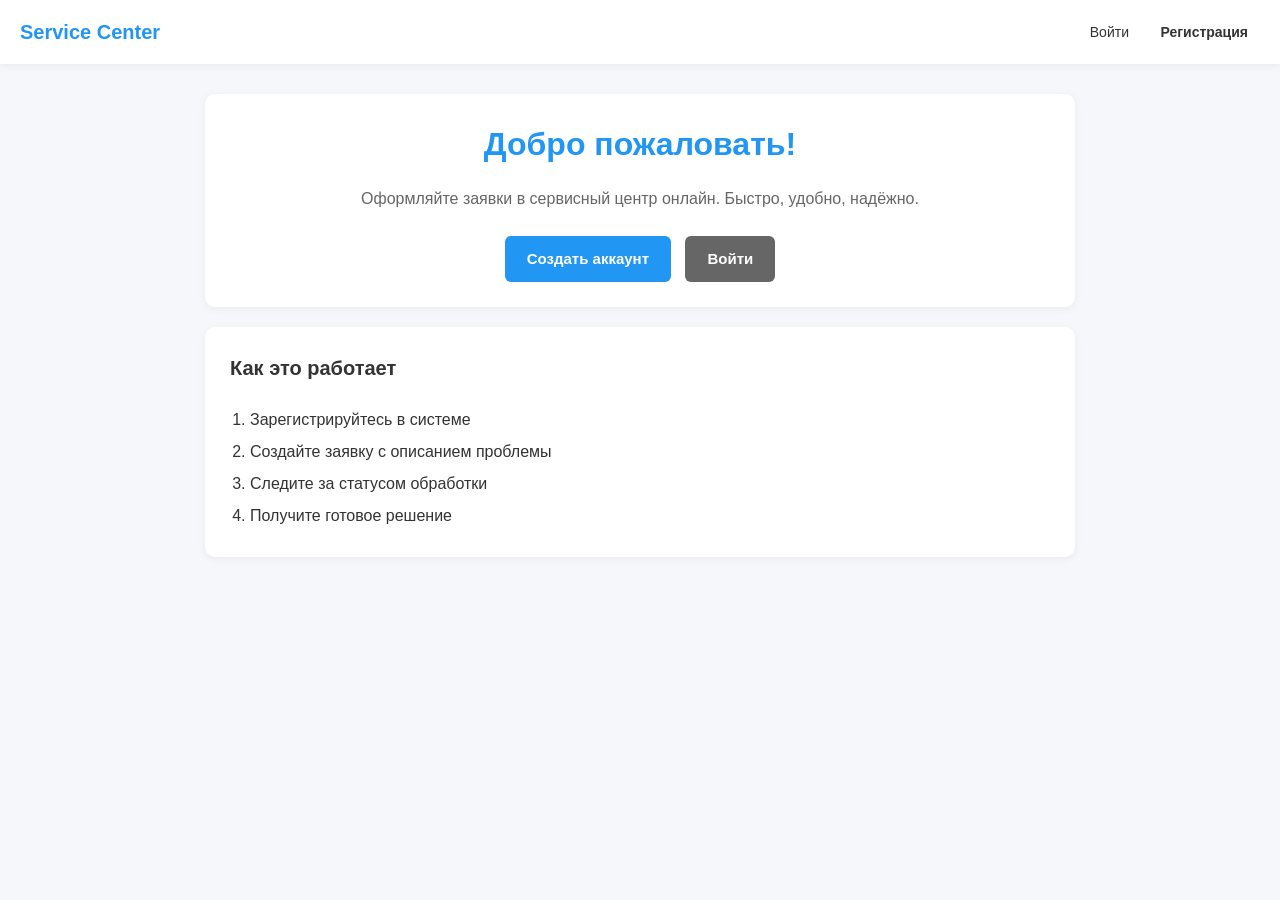
==== index.html @ 54a1b1de "Модуль 1: старт — инициализация проекта, схема БД, базовая структура" ====
<!DOCTYPE html>
<html lang="ru">
<head>
    <meta charset="UTF-8">
    <meta name="viewport" content="width=device-width, initial-scale=1.0">
    <title>Service Center — Главная</title>
    <link rel="stylesheet" href="css/style.css">
</head>
<body>
    <header class="header">
        <div class="logo">Service Center</div>
        <div>
            <a href="login.html">Войти</a>
            <a href="register.html" class="btn btn-sm">Регистрация</a>
        </div>
    </header>

    <div class="container">
        <div class="card" style="text-align:center;">
            <h1 style="color:var(--primary); margin-bottom:15px;">Добро пожаловать!</h1>
            <p style="margin-bottom:25px; color:var(--text-light);">
                Оформляйте заявки в сервисный центр онлайн.
                Быстро, удобно, надёжно.
            </p>
            <a href="register.html" class="btn">Создать аккаунт</a>
            <a href="login.html" class="btn" style="background:#666; margin-left:10px;">Войти</a>
        </div>

        <div class="card">
            <h2>Как это работает</h2>
            <ol style="padding-left:20px; line-height:2;">
                <li>Зарегистрируйтесь в системе</li>
                <li>Создайте заявку с описанием проблемы</li>
                <li>Следите за статусом обработки</li>
                <li>Получите готовое решение</li>
            </ol>
        </div>
    </div>
</body>
</html>
---- css/style.css ----
:root {
    --primary: #2196F3;
    --primary-dark: #1976D2;
    --success: #4CAF50;
    --warning: #FF9800;
    --error: #F44336;
    --bg: #f5f7fa;
    --card: #ffffff;
    --text: #333;
    --text-light: #666;
    --border: #ddd;
}

* { margin: 0; padding: 0; box-sizing: border-box; }

body {
    font-family: 'Segoe UI', Tahoma, sans-serif;
    background: var(--bg);
    color: var(--text);
    line-height: 1.6;
    min-height: 100vh;
}

/* Шапка */
.header {
    background: var(--card);
    padding: 15px 20px;
    box-shadow: 0 2px 8px rgba(0,0,0,0.06);
    display: flex;
    justify-content: space-between;
    align-items: center;
}

.logo {
    font-size: 20px;
    font-weight: 700;
    color: var(--primary);
}

.header a, .header button {
    color: var(--text);
    text-decoration: none;
    margin-left: 15px;
    font-size: 14px;
    background: none;
    border: none;
    cursor: pointer;
}

.header a:hover, .header button:hover { color: var(--primary); }

/* Контейнеры */
.container {
    max-width: 900px;
    margin: 30px auto;
    padding: 0 15px;
}

.card {
    background: var(--card);
    padding: 25px;
    border-radius: 10px;
    box-shadow: 0 2px 10px rgba(0,0,0,0.05);
    margin-bottom: 20px;
}

.card h2 {
    margin-bottom: 20px;
    font-size: 20px;
    color: var(--text);
}

/* Формы */
.form-group { margin-bottom: 18px; }

.form-group label {
    display: block;
    margin-bottom: 6px;
    font-weight: 600;
    font-size: 14px;
}

.form-group input,
.form-group select,
.form-group textarea {
    width: 100%;
    padding: 11px 13px;
    border: 2px solid var(--border);
    border-radius: 6px;
    font-size: 15px;
    font-family: inherit;
    transition: border-color 0.2s, box-shadow 0.2s;
}

.form-group input:focus,
.form-group select:focus,
.form-group textarea:focus {
    outline: none;
    border-color: var(--primary);
    box-shadow: 0 0 0 3px rgba(33,150,243,0.12);
}

.form-group input.error,
.form-group select.error,
.form-group textarea.error {
    border-color: var(--error);
}

.form-group textarea { resize: vertical; min-height: 80px; }

.error-message {
    color: var(--error);
    font-size: 13px;
    margin-top: 4px;
    display: none;
}

.error-message.show { display: block; }

/* Кнопки */
.btn {
    display: inline-block;
    padding: 11px 22px;
    background: var(--primary);
    color: white;
    border: none;
    border-radius: 6px;
    font-size: 15px;
    font-weight: 600;
    cursor: pointer;
    transition: background 0.2s, transform 0.1s;
    text-decoration: none;
    text-align: center;
}

.btn:hover { background: var(--primary-dark); }
.btn:active { transform: scale(0.98); }
.btn-block { width: 100%; }
.btn-sm { padding: 6px 12px; font-size: 13px; }

/* Ссылки-переходы вход↔регистрация */
.auth-switch {
    text-align: center;
    margin-top: 15px;
    font-size: 14px;
    color: var(--text-light);
}

.auth-switch a {
    color: var(--primary);
    text-decoration: none;
    font-weight: 600;
}

.auth-switch a:hover { text-decoration: underline; }

/* Центрирование формы авторизации */
.auth-wrapper {
    min-height: 100vh;
    display: flex;
    align-items: center;
    justify-content: center;
    padding: 20px;
}

.auth-card {
    width: 100%;
    max-width: 420px;
}

.auth-card h1 {
    text-align: center;
    color: var(--primary);
    margin-bottom: 25px;
    font-size: 24px;
}

/* Заявки */
.order-card {
    border: 1px solid var(--border);
    border-radius: 8px;
    padding: 15px;
    margin-bottom: 12px;
    background: var(--card);
}

.order-card h3 {
    font-size: 16px;
    margin-bottom: 8px;
}

.order-meta {
    font-size: 13px;
    color: var(--text-light);
    margin-bottom: 8px;
}

.order-desc {
    font-size: 14px;
    margin-bottom: 10px;
}

.status-badge {
    display: inline-block;
    padding: 4px 10px;
    border-radius: 12px;
    color: white;
    font-size: 12px;
    font-weight: 600;
}

/* Таблица админа */
.table-wrapper { overflow-x: auto; }

table {
    width: 100%;
    border-collapse: collapse;
    font-size: 14px;
}

th, td {
    padding: 10px 12px;
    text-align: left;
    border-bottom: 1px solid var(--border);
}

th {
    background: #f9fafb;
    font-weight: 600;
    font-size: 13px;
    text-transform: uppercase;
    color: var(--text-light);
}

tr:hover td { background: #f9fafb; }

select.status-select {
    padding: 5px 8px;
    border: 1px solid var(--border);
    border-radius: 5px;
    font-size: 13px;
    cursor: pointer;
}

/* Toast уведомления */
.toast {
    position: fixed;
    top: 20px;
    right: 20px;
    padding: 13px 20px;
    border-radius: 8px;
    color: white;
    font-weight: 500;
    font-size: 14px;
    transform: translateX(150%);
    transition: transform 0.3s ease;
    z-index: 1000;
    box-shadow: 0 5px 15px rgba(0,0,0,0.15);
    max-width: 320px;
}

.toast.show { transform: translateX(0); }
.toast.success { background: var(--success); }
.toast.error { background: var(--error); }
.toast.info { background: var(--primary); }

/* Пустое состояние */
.empty {
    text-align: center;
    padding: 30px;
    color: var(--text-light);
    font-size: 14px;
}

/* Скрыть элемент */
.hidden { display: none !important; }
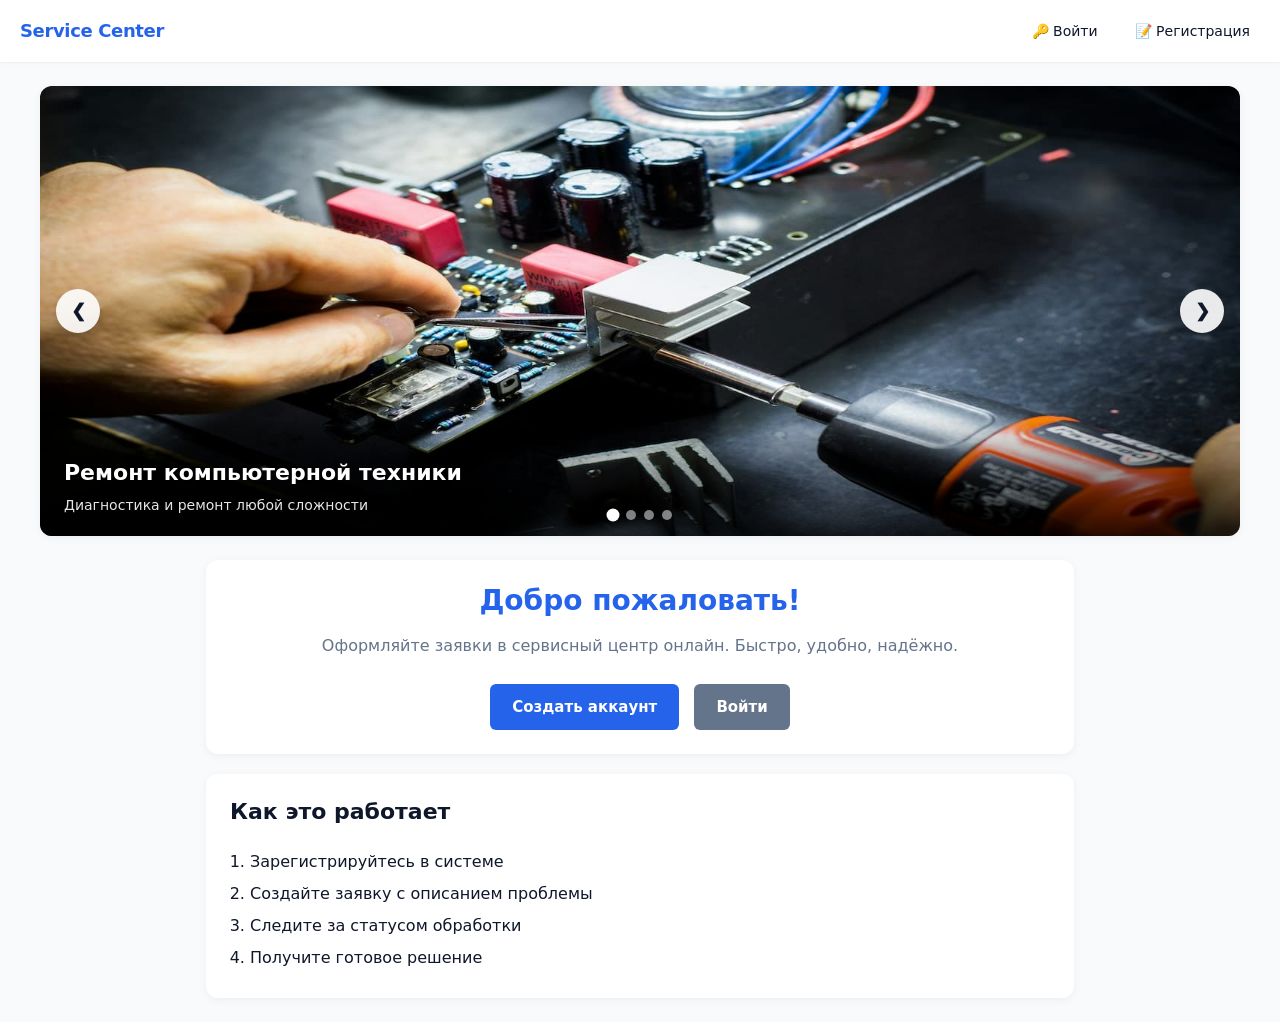
==== commit a6ab6a27: "Модуль 2: Финиш - адаптив 390x844, слайдер, оптимизация графики, фильтры и пагинация в админке" ====
--- a/index.html
+++ b/index.html
@@ -10,20 +10,59 @@
     <header class="header">
         <div class="logo">Service Center</div>
         <div>
-            <a href="login.html">Войти</a>
-            <a href="register.html" class="btn btn-sm">Регистрация</a>
+            <a href="login.html">🔑 Войти</a>
+            <a href="register.html" class="btn btn-sm">📝 Регистрация</a>
         </div>
     </header>
+
+    <!-- Слайдер на всю ширину -->
+    <section class="slider" id="mainSlider" aria-label="Галерея услуг">
+        <div class="slides">
+            <div class="slide">
+                <img src="assets/images/slide1.jpg" alt="Ремонт компьютерной техники">
+                <div class="slide-caption">
+                    <h3>Ремонт компьютерной техники</h3>
+                    <p>Диагностика и ремонт любой сложности</p>
+                </div>
+            </div>
+            <div class="slide">
+                <img src="assets/images/slide2.jpg" alt="Профессиональная диагностика">
+                <div class="slide-caption">
+                    <h3>Профессиональная диагностика</h3>
+                    <p>Точное выявление неисправностей</p>
+                </div>
+            </div>
+            <div class="slide">
+                <img src="assets/images/slide3.jpg" alt="Настройка оборудования">
+                <div class="slide-caption">
+                    <h3>Настройка оборудования</h3>
+                    <p>Установка и конфигурация ПО</p>
+                </div>
+            </div>
+            <div class="slide">
+                <img src="assets/images/slide4.jpg" alt="Консультация специалиста">
+                <div class="slide-caption">
+                    <h3>Консультация специалиста</h3>
+                    <p>Поможем с любым вопросом</p>
+                </div>
+            </div>
+        </div>
+
+        <button class="slider-btn prev" aria-label="Предыдущий слайд">❮</button>
+        <button class="slider-btn next" aria-label="Следующий слайд">❯</button>
+
+        <div class="slider-dots" role="tablist" aria-label="Индикаторы слайдов"></div>
+    </section>
 
     <div class="container">
         <div class="card" style="text-align:center;">
             <h1 style="color:var(--primary); margin-bottom:15px;">Добро пожаловать!</h1>
-            <p style="margin-bottom:25px; color:var(--text-light);">
+            <p style="margin-bottom:25px; color:var(--text-muted);">
                 Оформляйте заявки в сервисный центр онлайн.
                 Быстро, удобно, надёжно.
             </p>
             <a href="register.html" class="btn">Создать аккаунт</a>
-            <a href="login.html" class="btn" style="background:#666; margin-left:10px;">Войти</a>
+            <a href="login.html" class="btn btn-secondary" style="margin-left:10px;">Войти</a>
         </div>
 
         <div class="card">
@@ -36,5 +75,7 @@
             </ol>
         </div>
     </div>
+
+    <script src="js/slider.js"></script>
 </body>
 </html>
--- a/css/style.css
+++ b/css/style.css
@@ -1,83 +1,159 @@
+/* ============ ШРИФТЫ ============ */
+@font-face {
+    font-family: 'Inter';
+    src: url('../assets/fonts/Inter-Regular.ttf') format('truetype');
+    font-weight: 400;
+    font-style: normal;
+    font-display: swap;
+}
+
+@font-face {
+    font-family: 'Inter';
+    src: url('../assets/fonts/Inter-Medium.ttf') format('truetype');
+    font-weight: 500;
+    font-style: normal;
+    font-display: swap;
+}
+
+@font-face {
+    font-family: 'Inter';
+    src: url('../assets/fonts/Inter-SemiBold.ttf') format('truetype');
+    font-weight: 600;
+    font-style: normal;
+    font-display: swap;
+}
+
+@font-face {
+    font-family: 'Inter';
+    src: url('../assets/fonts/Inter-Bold.ttf') format('truetype');
+    font-weight: 700;
+    font-style: normal;
+    font-display: swap;
+}
+
+/* ============ ПЕРЕМЕННЫЕ ============ */
 :root {
-    --primary: #2196F3;
-    --primary-dark: #1976D2;
-    --success: #4CAF50;
-    --warning: #FF9800;
-    --error: #F44336;
-    --bg: #f5f7fa;
-    --card: #ffffff;
-    --text: #333;
-    --text-light: #666;
-    --border: #ddd;
-}
-
+    --primary: #2563EB;
+    --primary-dark: #1D4ED8;
+    --success: #16A34A;
+    --warning: #F59E0B;
+    --error: #DC2626;
+    --info: #0EA5E9;
+    --bg: #F8FAFC;
+    --surface: #FFFFFF;
+    --border: #E2E8F0;
+    --text: #0F172A;
+    --text-muted: #64748B;
+    --radius: 12px;
+    --radius-sm: 6px;
+    --shadow: 0 2px 10px rgba(15, 23, 42, 0.05);
+    --shadow-lg: 0 10px 25px rgba(15, 23, 42, 0.08);
+}
+
+/* ============ БАЗА ============ */
 * { margin: 0; padding: 0; box-sizing: border-box; }
 
+html { scroll-behavior: smooth; }
+
 body {
-    font-family: 'Segoe UI', Tahoma, sans-serif;
+    font-family: 'Inter', 'Segoe UI', system-ui, sans-serif;
     background: var(--bg);
     color: var(--text);
     line-height: 1.6;
     min-height: 100vh;
-}
-
-/* Шапка */
+    font-size: 16px;
+    -webkit-font-smoothing: antialiased;
+}
+
+h1 { font-size: 28px; font-weight: 700; line-height: 1.2; }
+h2 { font-size: 22px; font-weight: 600; line-height: 1.3; }
+h3 { font-size: 18px; font-weight: 600; }
+
+/* Фокус-состояния для доступности */
+:focus-visible {
+    outline: 2px solid var(--primary);
+    outline-offset: 2px;
+    border-radius: 4px;
+}
+
+button:focus-visible,
+input:focus-visible,
+select:focus-visible,
+textarea:focus-visible,
+a:focus-visible {
+    outline: 2px solid var(--primary);
+    outline-offset: 2px;
+}
+
+/* ============ ШАПКА ============ */
 .header {
-    background: var(--card);
-    padding: 15px 20px;
-    box-shadow: 0 2px 8px rgba(0,0,0,0.06);
+    background: var(--surface);
+    padding: 14px 20px;
+    box-shadow: 0 1px 3px rgba(15, 23, 42, 0.06);
     display: flex;
     justify-content: space-between;
     align-items: center;
+    position: sticky;
+    top: 0;
+    z-index: 100;
 }
 
 .logo {
-    font-size: 20px;
+    font-size: 18px;
     font-weight: 700;
     color: var(--primary);
+    letter-spacing: -0.02em;
 }
 
 .header a, .header button {
     color: var(--text);
     text-decoration: none;
-    margin-left: 15px;
+    margin-left: 12px;
     font-size: 14px;
     background: none;
     border: none;
     cursor: pointer;
-}
-
-.header a:hover, .header button:hover { color: var(--primary); }
-
-/* Контейнеры */
+    font-family: inherit;
+    font-weight: 500;
+    padding: 6px 10px;
+    border-radius: var(--radius-sm);
+    transition: background 0.2s, color 0.2s;
+}
+
+.header a:hover, .header button:hover {
+    background: var(--bg);
+    color: var(--primary);
+}
+
+/* ============ КОНТЕЙНЕРЫ ============ */
 .container {
     max-width: 900px;
-    margin: 30px auto;
-    padding: 0 15px;
+    margin: 24px auto;
+    padding: 0 16px;
 }
 
 .card {
-    background: var(--card);
-    padding: 25px;
-    border-radius: 10px;
-    box-shadow: 0 2px 10px rgba(0,0,0,0.05);
+    background: var(--surface);
+    padding: 24px;
+    border-radius: var(--radius);
+    box-shadow: var(--shadow);
     margin-bottom: 20px;
 }
 
 .card h2 {
     margin-bottom: 20px;
-    font-size: 20px;
-    color: var(--text);
-}
-
-/* Формы */
+    color: var(--text);
+}
+
+/* ============ ФОРМЫ ============ */
 .form-group { margin-bottom: 18px; }
 
 .form-group label {
     display: block;
     margin-bottom: 6px;
-    font-weight: 600;
-    font-size: 14px;
+    font-weight: 500;
+    font-size: 14px;
+    color: var(--text);
 }
 
 .form-group input,
@@ -86,10 +162,17 @@
     width: 100%;
     padding: 11px 13px;
     border: 2px solid var(--border);
-    border-radius: 6px;
+    border-radius: var(--radius-sm);
     font-size: 15px;
     font-family: inherit;
+    background: var(--surface);
+    color: var(--text);
     transition: border-color 0.2s, box-shadow 0.2s;
+}
+
+.form-group input::placeholder,
+.form-group textarea::placeholder {
+    color: var(--text-muted);
 }
 
 .form-group input:focus,
@@ -97,7 +180,7 @@
 .form-group textarea:focus {
     outline: none;
     border-color: var(--primary);
-    box-shadow: 0 0 0 3px rgba(33,150,243,0.12);
+    box-shadow: 0 0 0 4px rgba(37, 99, 235, 0.12);
 }
 
 .form-group input.error,
@@ -106,55 +189,62 @@
     border-color: var(--error);
 }
 
-.form-group textarea { resize: vertical; min-height: 80px; }
+.form-group textarea { resize: vertical; min-height: 90px; }
 
 .error-message {
     color: var(--error);
     font-size: 13px;
-    margin-top: 4px;
+    margin-top: 5px;
     display: none;
-}
-
-.error-message.show { display: block; }
-
-/* Кнопки */
+    font-weight: 500;
+}
+
+.error-message.show {
+    display: block;
+    animation: shake 0.3s ease;
+}
+
+@keyframes shake {
+    0%, 100% { transform: translateX(0); }
+    25% { transform: translateX(-4px); }
+    75% { transform: translateX(4px); }
+}
+
+/* ============ КНОПКИ ============ */
 .btn {
     display: inline-block;
     padding: 11px 22px;
     background: var(--primary);
     color: white;
     border: none;
-    border-radius: 6px;
+    border-radius: var(--radius-sm);
     font-size: 15px;
     font-weight: 600;
+    font-family: inherit;
     cursor: pointer;
-    transition: background 0.2s, transform 0.1s;
+    transition: background 0.2s, transform 0.1s, box-shadow 0.2s;
     text-decoration: none;
     text-align: center;
 }
 
-.btn:hover { background: var(--primary-dark); }
+.btn:hover {
+    background: var(--primary-dark);
+    box-shadow: 0 4px 12px rgba(37, 99, 235, 0.25);
+}
+
 .btn:active { transform: scale(0.98); }
+
 .btn-block { width: 100%; }
-.btn-sm { padding: 6px 12px; font-size: 13px; }
-
-/* Ссылки-переходы вход↔регистрация */
-.auth-switch {
-    text-align: center;
-    margin-top: 15px;
-    font-size: 14px;
-    color: var(--text-light);
-}
-
-.auth-switch a {
-    color: var(--primary);
-    text-decoration: none;
-    font-weight: 600;
-}
-
-.auth-switch a:hover { text-decoration: underline; }
-
-/* Центрирование формы авторизации */
+.btn-sm { padding: 7px 14px; font-size: 13px; }
+
+.btn-secondary {
+    background: var(--text-muted);
+}
+.btn-secondary:hover {
+    background: #475569;
+}
+
+/* ============ АВТОРИЗАЦИЯ ============ */
 .auth-wrapper {
     min-height: 100vh;
     display: flex;
@@ -172,16 +262,37 @@
     text-align: center;
     color: var(--primary);
     margin-bottom: 25px;
-    font-size: 24px;
-}
-
-/* Заявки */
+    font-size: 26px;
+}
+
+.auth-switch {
+    text-align: center;
+    margin-top: 18px;
+    font-size: 14px;
+    color: var(--text-muted);
+}
+
+.auth-switch a {
+    color: var(--primary);
+    text-decoration: none;
+    font-weight: 600;
+}
+
+.auth-switch a:hover { text-decoration: underline; }
+
+/* ============ ЗАЯВКИ ============ */
 .order-card {
     border: 1px solid var(--border);
-    border-radius: 8px;
-    padding: 15px;
+    border-radius: var(--radius);
+    padding: 16px;
     margin-bottom: 12px;
-    background: var(--card);
+    background: var(--surface);
+    transition: box-shadow 0.2s, transform 0.2s;
+}
+
+.order-card:hover {
+    box-shadow: var(--shadow-lg);
+    transform: translateY(-2px);
 }
 
 .order-card h3 {
@@ -191,25 +302,27 @@
 
 .order-meta {
     font-size: 13px;
-    color: var(--text-light);
-    margin-bottom: 8px;
+    color: var(--text-muted);
+    margin-bottom: 10px;
 }
 
 .order-desc {
     font-size: 14px;
-    margin-bottom: 10px;
+    margin-bottom: 12px;
+    color: var(--text);
 }
 
 .status-badge {
     display: inline-block;
-    padding: 4px 10px;
-    border-radius: 12px;
+    padding: 4px 12px;
+    border-radius: 20px;
     color: white;
     font-size: 12px;
     font-weight: 600;
-}
-
-/* Таблица админа */
+    letter-spacing: 0.02em;
+}
+
+/* ============ ТАБЛИЦА ============ */
 .table-wrapper { overflow-x: auto; }
 
 table {
@@ -219,44 +332,52 @@
 }
 
 th, td {
-    padding: 10px 12px;
+    padding: 12px 14px;
     text-align: left;
     border-bottom: 1px solid var(--border);
 }
 
 th {
-    background: #f9fafb;
+    background: var(--bg);
     font-weight: 600;
+    font-size: 12px;
+    text-transform: uppercase;
+    letter-spacing: 0.05em;
+    color: var(--text-muted);
+}
+
+tbody tr {
+    transition: background 0.15s;
+}
+
+tbody tr:hover td { background: var(--bg); }
+
+select.status-select {
+    padding: 6px 10px;
+    border: 1px solid var(--border);
+    border-radius: var(--radius-sm);
     font-size: 13px;
-    text-transform: uppercase;
-    color: var(--text-light);
-}
-
-tr:hover td { background: #f9fafb; }
-
-select.status-select {
-    padding: 5px 8px;
-    border: 1px solid var(--border);
-    border-radius: 5px;
-    font-size: 13px;
+    font-family: inherit;
     cursor: pointer;
-}
-
-/* Toast уведомления */
+    background: var(--surface);
+}
+
+/* ============ TOAST ============ */
 .toast {
     position: fixed;
     top: 20px;
     right: 20px;
-    padding: 13px 20px;
-    border-radius: 8px;
+    padding: 14px 20px;
+    border-radius: var(--radius);
     color: white;
     font-weight: 500;
     font-size: 14px;
     transform: translateX(150%);
-    transition: transform 0.3s ease;
+    transition: transform 0.3s cubic-bezier(0.34, 1.56, 0.64, 1);
     z-index: 1000;
-    box-shadow: 0 5px 15px rgba(0,0,0,0.15);
+    box-shadow: 0 10px 25px rgba(15, 23, 42, 0.15);
     max-width: 320px;
+    font-family: inherit;
 }
 
 .toast.show { transform: translateX(0); }
@@ -264,13 +385,353 @@
 .toast.error { background: var(--error); }
 .toast.info { background: var(--primary); }
 
-/* Пустое состояние */
+/* ============ ПУСТОЕ СОСТОЯНИЕ ============ */
 .empty {
     text-align: center;
-    padding: 30px;
-    color: var(--text-light);
-    font-size: 14px;
-}
-
-/* Скрыть элемент */
-.hidden { display: none !important; }+    padding: 40px 20px;
+    color: var(--text-muted);
+    font-size: 14px;
+}
+
+.hidden { display: none !important; }
+
+/* ============ СЛАЙДЕР ============ */
+.slider {
+    position: relative;
+    width: calc(100% - 32px);
+    max-width: 1200px;
+    height: 450px;
+    margin: 24px auto;
+    overflow: hidden;
+    border-radius: var(--radius);
+    background: var(--border);
+    box-shadow: var(--shadow);
+}
+
+.slides {
+    display: flex;
+    height: 100%;
+    transition: transform 0.5s ease;
+}
+
+.slide {
+    min-width: 100%;
+    height: 100%;
+    position: relative;
+}
+
+.slide img {
+    width: 100%;
+    height: 100%;
+    object-fit: cover;
+    display: block;
+}
+
+.slide-caption {
+    position: absolute;
+    bottom: 0;
+    left: 0;
+    right: 0;
+    padding: 40px 24px 20px;
+    background: linear-gradient(to top, rgba(0,0,0,0.75), transparent);
+    color: white;
+}
+
+.slide-caption h3 {
+    font-size: 22px;
+    font-weight: 700;
+    margin-bottom: 4px;
+}
+
+.slide-caption p {
+    font-size: 14px;
+    opacity: 0.9;
+}
+
+.slider-btn {
+    position: absolute;
+    top: 50%;
+    transform: translateY(-50%);
+    width: 44px;
+    height: 44px;
+    background: rgba(255, 255, 255, 0.9);
+    color: var(--text);
+    border: none;
+    border-radius: 50%;
+    cursor: pointer;
+    font-size: 18px;
+    font-weight: 700;
+    display: flex;
+    align-items: center;
+    justify-content: center;
+    transition: background 0.2s, transform 0.2s;
+    z-index: 10;
+    box-shadow: 0 4px 12px rgba(0,0,0,0.15);
+}
+
+.slider-btn:hover {
+    background: white;
+    transform: translateY(-50%) scale(1.08);
+}
+
+.slider-btn.prev { left: 16px; }
+.slider-btn.next { right: 16px; }
+
+.slider-dots {
+    position: absolute;
+    bottom: 16px;
+    left: 50%;
+    transform: translateX(-50%);
+    display: flex;
+    gap: 8px;
+    z-index: 10;
+}
+
+.dot {
+    width: 10px;
+    height: 10px;
+    border-radius: 50%;
+    background: rgba(255, 255, 255, 0.5);
+    cursor: pointer;
+    transition: background 0.3s, transform 0.3s;
+    border: none;
+}
+
+.dot.active {
+    background: white;
+    transform: scale(1.3);
+}
+
+/* ============ АДАПТИВ 480px (390×844) ============ */
+@media (max-width: 480px) {
+    body { font-size: 15px; }
+
+    h1 { font-size: 24px; }
+    h2 { font-size: 20px; }
+    h3 { font-size: 16px; }
+
+    .header {
+        padding: 12px 14px;
+    }
+
+    .logo { font-size: 16px; }
+
+    .header a, .header button {
+        margin-left: 6px;
+        font-size: 13px;
+        padding: 5px 8px;
+    }
+
+    .container {
+        margin: 16px auto;
+        padding: 0 12px;
+    }
+
+    .card {
+        padding: 18px;
+        border-radius: 10px;
+        margin-bottom: 16px;
+    }
+
+    .card h2 { margin-bottom: 16px; }
+
+    .form-group { margin-bottom: 15px; }
+
+    .btn {
+        padding: 12px 20px;
+        font-size: 15px;
+    }
+
+    .btn-sm {
+        padding: 6px 12px;
+        font-size: 12px;
+    }
+
+    /* Слайдер на мобильном */
+    .slider {
+    width: calc(100% - 24px);
+    height: 200px;
+    margin: 16px auto;
+    border-radius: 10px;
+    }
+
+    .slide-caption {
+        padding: 30px 16px 14px;
+    }
+
+    .slide-caption h3 { font-size: 16px; }
+    .slide-caption p { font-size: 12px; }
+
+    .slider-btn {
+        width: 36px;
+        height: 36px;
+        font-size: 14px;
+    }
+
+    .slider-btn.prev { left: 8px; }
+    .slider-btn.next { right: 8px; }
+
+    .slider-dots { bottom: 10px; }
+    .dot { width: 8px; height: 8px; }
+
+    /* Карточки заявок */
+    .order-card { padding: 14px; }
+
+    /* Таблица админки — горизонтальный скролл */
+    table { font-size: 13px; }
+    th, td { padding: 10px 8px; }
+    th { font-size: 11px; }
+
+    /* Toast */
+    .toast {
+        top: 12px;
+        right: 12px;
+        left: 12px;
+        max-width: none;
+        padding: 12px 16px;
+        font-size: 13px;
+    }
+
+    /* Авторизация */
+    .auth-card h1 { font-size: 22px; }
+    .auth-wrapper { padding: 16px; }
+}
+.filters {
+    display: grid;
+    grid-template-columns: 2fr 1fr 1fr auto;
+    gap: 12px;
+    margin-bottom: 20px;
+    padding: 16px;
+    background: var(--bg);
+    border-radius: var(--radius-sm);
+    align-items: end;
+}
+
+.filter-group {
+    display: flex;
+    flex-direction: column;
+    gap: 6px;
+}
+
+.filter-group label {
+    font-size: 12px;
+    font-weight: 600;
+    text-transform: uppercase;
+    letter-spacing: 0.05em;
+    color: var(--text-muted);
+}
+
+.filter-group input,
+.filter-group select {
+    padding: 9px 12px;
+    border: 2px solid var(--border);
+    border-radius: var(--radius-sm);
+    font-size: 14px;
+    font-family: inherit;
+    background: var(--surface);
+    color: var(--text);
+    transition: border-color 0.2s;
+}
+
+.filter-group input:focus,
+.filter-group select:focus {
+    outline: none;
+    border-color: var(--primary);
+    box-shadow: 0 0 0 3px rgba(37, 99, 235, 0.1);
+}
+
+.filter-group-btn {
+    justify-content: flex-end;
+}
+
+/* ============ ПАГИНАЦИЯ ============ */
+.pagination-wrapper {
+    margin-top: 20px;
+    display: flex;
+    justify-content: space-between;
+    align-items: center;
+    flex-wrap: wrap;
+    gap: 12px;
+}
+
+.pagination-info {
+    font-size: 13px;
+    color: var(--text-muted);
+}
+
+.pagination {
+    display: flex;
+    gap: 4px;
+    align-items: center;
+}
+
+.page-btn {
+    min-width: 36px;
+    height: 36px;
+    padding: 0 10px;
+    background: var(--surface);
+    border: 1px solid var(--border);
+    border-radius: var(--radius-sm);
+    font-size: 14px;
+    font-family: inherit;
+    font-weight: 500;
+    color: var(--text);
+    cursor: pointer;
+    transition: background 0.2s, border-color 0.2s, color 0.2s;
+}
+
+.page-btn:hover:not(:disabled):not(.active) {
+    background: var(--bg);
+    border-color: var(--primary);
+    color: var(--primary);
+}
+
+.page-btn.active {
+    background: var(--primary);
+    border-color: var(--primary);
+    color: white;
+}
+
+.page-btn:disabled {
+    opacity: 0.4;
+    cursor: not-allowed;
+}
+
+.page-dots {
+    padding: 0 6px;
+    color: var(--text-muted);
+    font-size: 14px;
+}
+
+/* ============ АДАПТИВ ФИЛЬТРОВ И ПАГИНАЦИИ ============ */
+@media (max-width: 480px) {
+    .filters {
+        grid-template-columns: 1fr;
+        padding: 12px;
+        gap: 10px;
+    }
+
+    .filter-group-btn {
+        justify-content: stretch;
+    }
+
+    .filter-group-btn .btn {
+        width: 100%;
+    }
+
+    .pagination-wrapper {
+        flex-direction: column;
+        align-items: stretch;
+    }
+
+    .pagination {
+        justify-content: center;
+        flex-wrap: wrap;
+    }
+
+    .page-btn {
+        min-width: 32px;
+        height: 32px;
+        font-size: 13px;
+    }
+}
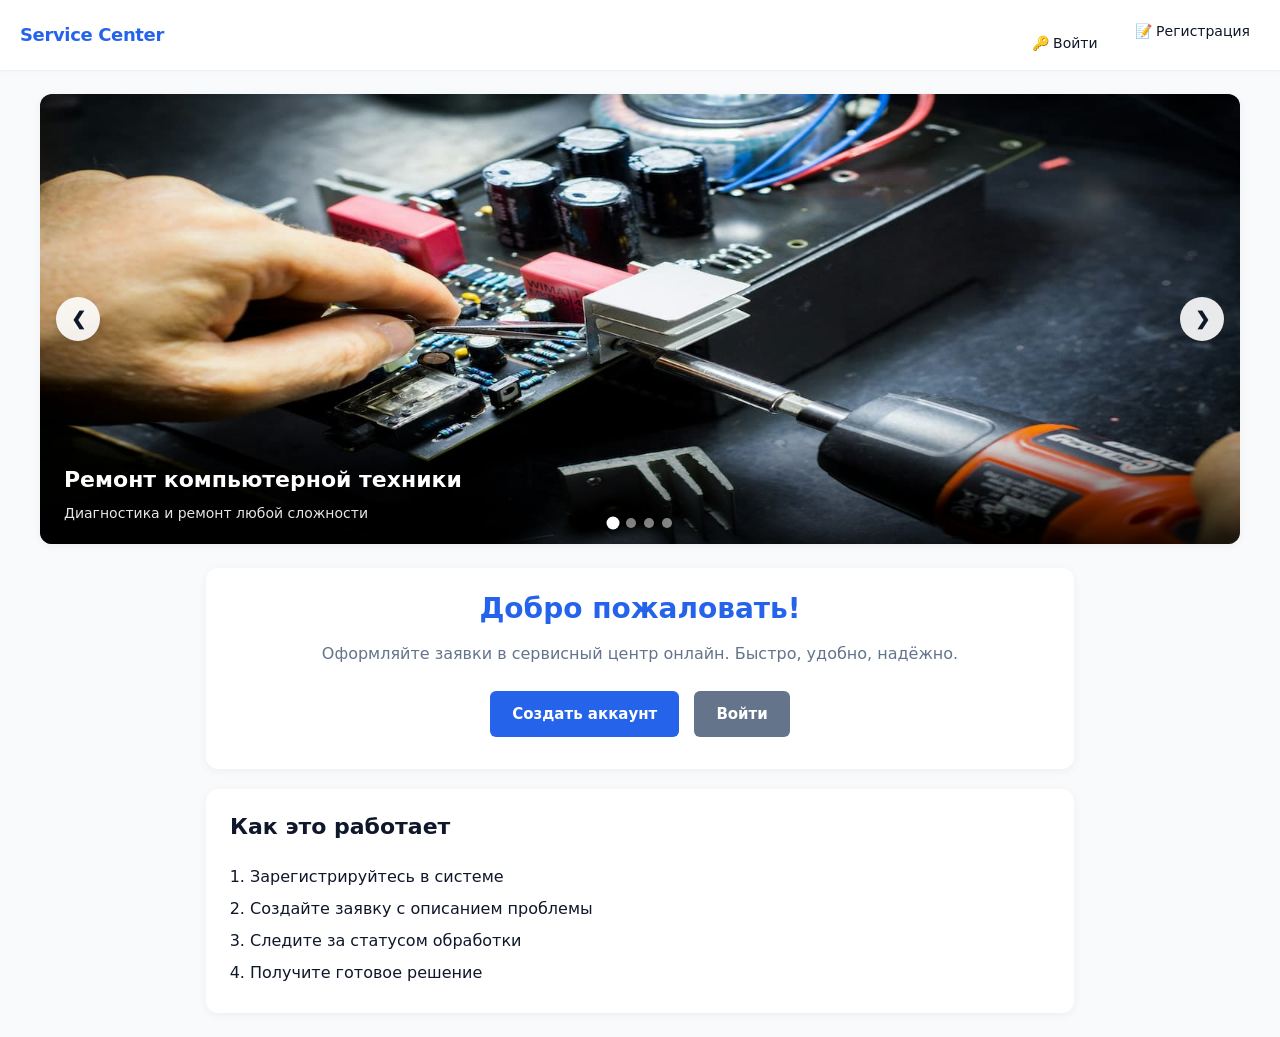
==== commit 93b461ff: "Модуль 3: финиш - история статусов, индексы, ограничения, микроанимации, интеграция" ====
--- a/index.html
+++ b/index.html
@@ -5,6 +5,7 @@
     <meta name="viewport" content="width=device-width, initial-scale=1.0">
     <title>Service Center — Главная</title>
     <link rel="stylesheet" href="css/style.css">
+    <link rel="stylesheet" href="css/animations.css">
 </head>
 <body>
     <header class="header">
--- a/css/style.css
+++ b/css/style.css
@@ -289,6 +289,24 @@
     background: var(--surface);
     transition: box-shadow 0.2s, transform 0.2s;
 }
+.order-footer {
+    display: flex;
+    justify-content: space-between;
+    align-items: center;
+    gap: 10px;
+    flex-wrap: wrap;
+}
+
+@media (max-width: 480px) {
+    .order-footer {
+        flex-direction: column;
+        align-items: stretch;
+    }
+
+    .order-footer .btn-history {
+        width: 100%;
+    }
+}
 
 .order-card:hover {
     box-shadow: var(--shadow-lg);
@@ -734,4 +752,166 @@
         height: 32px;
         font-size: 13px;
     }
+}
+/* ============ МОДАЛЬНОЕ ОКНО ============ */
+.modal-overlay {
+    position: fixed;
+    inset: 0;
+    background: rgba(15, 23, 42, 0.6);
+    display: flex;
+    align-items: center;
+    justify-content: center;
+    z-index: 2000;
+    opacity: 0;
+    visibility: hidden;
+    transition: opacity 0.25s ease, visibility 0.25s;
+    padding: 20px;
+}
+
+.modal-overlay.active {
+    opacity: 1;
+    visibility: visible;
+}
+
+.modal {
+    background: var(--surface);
+    border-radius: var(--radius);
+    width: 100%;
+    max-width: 560px;
+    max-height: 80vh;
+    display: flex;
+    flex-direction: column;
+    box-shadow: 0 20px 50px rgba(0,0,0,0.3);
+    transform: scale(0.95) translateY(10px);
+    transition: transform 0.25s ease;
+}
+
+.modal-overlay.active .modal {
+    transform: scale(1) translateY(0);
+}
+
+.modal-header {
+    display: flex;
+    justify-content: space-between;
+    align-items: center;
+    padding: 18px 22px;
+    border-bottom: 1px solid var(--border);
+}
+
+.modal-header h3 {
+    font-size: 17px;
+    font-weight: 600;
+}
+
+.modal-close {
+    background: none;
+    border: none;
+    font-size: 20px;
+    color: var(--text-muted);
+    cursor: pointer;
+    padding: 4px 8px;
+    border-radius: 6px;
+    transition: background 0.2s, color 0.2s;
+}
+
+.modal-close:hover {
+    background: var(--bg);
+    color: var(--error);
+}
+
+.modal-body {
+    padding: 20px 22px;
+    overflow-y: auto;
+    flex: 1;
+}
+
+/* Таймлайн истории */
+.history-timeline {
+    display: flex;
+    flex-direction: column;
+    gap: 0;
+}
+
+.history-item {
+    position: relative;
+    padding: 0 0 20px 24px;
+    border-left: 2px solid var(--border);
+}
+
+.history-item:last-child {
+    border-left-color: transparent;
+    padding-bottom: 0;
+}
+
+.history-item::before {
+    content: '';
+    position: absolute;
+    left: -7px;
+    top: 4px;
+    width: 12px;
+    height: 12px;
+    border-radius: 50%;
+    background: var(--primary);
+    border: 2px solid var(--surface);
+    box-shadow: 0 0 0 2px var(--primary);
+}
+
+.history-status {
+    display: inline-block;
+    padding: 3px 12px;
+    border-radius: 20px;
+    color: white;
+    font-size: 12px;
+    font-weight: 600;
+    margin-bottom: 6px;
+}
+
+.history-meta {
+    font-size: 13px;
+    color: var(--text);
+    margin-bottom: 4px;
+}
+
+.history-comment {
+    font-size: 13px;
+    color: var(--text-muted);
+    font-style: italic;
+    margin-bottom: 4px;
+}
+
+.history-date {
+    font-size: 12px;
+    color: var(--text-muted);
+}
+
+/* Кнопка История */
+.btn-history {
+    background: var(--bg);
+    color: var(--text);
+    border: 1px solid var(--border);
+    padding: 5px 10px;
+    font-size: 12px;
+}
+
+.btn-history:hover {
+    background: var(--primary);
+    color: white;
+    border-color: var(--primary);
+}
+
+/* Адаптив модалки */
+@media (max-width: 480px) {
+    .modal {
+        max-height: 90vh;
+    }
+
+    .modal-header,
+    .modal-body {
+        padding: 16px;
+    }
+
+    .btn-history {
+        padding: 4px 8px;
+        font-size: 11px;
+    }
 }
--- a/css/animations.css
+++ b/css/animations.css
@@ -0,0 +1,284 @@
+/* -------- 1. Плавное появление карточек -------- */
+@keyframes fadeInUp {
+    from {
+        opacity: 0;
+        transform: translateY(12px);
+    }
+    to {
+        opacity: 1;
+        transform: translateY(0);
+    }
+}
+
+@keyframes fadeIn {
+    from { opacity: 0; }
+    to   { opacity: 1; }
+}
+
+.order-card,
+.history-item {
+    animation: fadeInUp 0.35s ease both;
+}
+
+.order-card:nth-child(2)  { animation-delay: 0.05s; }
+.order-card:nth-child(3)  { animation-delay: 0.10s; }
+.order-card:nth-child(4)  { animation-delay: 0.15s; }
+.order-card:nth-child(5)  { animation-delay: 0.20s; }
+
+/* Модалка — плавное появление контента */
+.modal-body .history-item {
+    animation: fadeInUp 0.3s ease both;
+}
+
+/* Таблица админки — появление строк */
+tbody tr {
+    animation: fadeIn 0.25s ease both;
+}
+
+/* -------- 2. Hover-эффекты для иконок и кнопок -------- */
+.btn {
+    position: relative;
+    overflow: hidden;
+}
+
+/* Блик при наведении на primary-кнопки */
+.btn::before {
+    content: '';
+    position: absolute;
+    top: 0;
+    left: -100%;
+    width: 100%;
+    height: 100%;
+    background: linear-gradient(
+        90deg,
+        transparent,
+        rgba(255, 255, 255, 0.2),
+        transparent
+    );
+    transition: left 0.5s ease;
+    pointer-events: none;
+}
+
+.btn:hover::before {
+    left: 100%;
+}
+
+/* Иконки в кнопках — легкое покачивание при hover */
+.btn:hover::after {
+    transform: translateX(2px);
+}
+
+/* Hover на кнопку «История» */
+.btn-history {
+    transition: all 0.25s ease;
+}
+
+.btn-history:hover {
+    transform: translateY(-1px);
+    box-shadow: 0 4px 10px rgba(37, 99, 235, 0.2);
+}
+
+/* Hover на карточку заявки */
+.order-card {
+    transition: transform 0.25s ease, box-shadow 0.25s ease;
+}
+
+.order-card:hover {
+    transform: translateY(-3px);
+    box-shadow: 0 10px 25px rgba(15, 23, 42, 0.08);
+}
+
+/* Hover на строку таблицы */
+tbody tr {
+    transition: background 0.2s ease, transform 0.2s ease;
+}
+
+tbody tr:hover {
+    background: var(--bg);
+    transform: translateX(2px);
+}
+
+/* Hover на ссылки в шапке */
+.header a {
+    transition: color 0.2s ease, transform 0.2s ease;
+}
+
+.header a:hover {
+    transform: translateY(-1px);
+}
+
+/* Иконки-эмодзи — лёгкая анимация при hover */
+.btn:hover,
+.header a:hover {
+    /* эмодзи внутри кнопки тоже двигаются */
+}
+
+/* -------- 3. Кнопка в состоянии загрузки -------- */
+.btn.loading {
+    pointer-events: none;
+    opacity: 0.7;
+    position: relative;
+    color: transparent;
+}
+
+.btn.loading::after {
+    content: '';
+    position: absolute;
+    top: 50%;
+    left: 50%;
+    width: 18px;
+    height: 18px;
+    margin: -9px 0 0 -9px;
+    border: 2px solid rgba(255, 255, 255, 0.4);
+    border-top-color: white;
+    border-radius: 50%;
+    animation: spinner 0.7s linear infinite;
+}
+
+@keyframes spinner {
+    to { transform: rotate(360deg); }
+}
+
+/* -------- 4. Skeleton-загрузка -------- */
+@keyframes skeletonPulse {
+    0%, 100% { opacity: 1; }
+    50%      { opacity: 0.5; }
+}
+
+.skeleton {
+    background: linear-gradient(
+        90deg,
+        #e2e8f0 25%,
+        #f1f5f9 50%,
+        #e2e8f0 75%
+    );
+    background-size: 200% 100%;
+    animation: skeletonShimmer 1.4s ease-in-out infinite;
+    border-radius: var(--radius-sm);
+}
+
+@keyframes skeletonShimmer {
+    0%   { background-position: 200% 0; }
+    100% { background-position: -200% 0; }
+}
+
+.skeleton-card {
+    padding: 16px;
+    border: 1px solid var(--border);
+    border-radius: var(--radius);
+    margin-bottom: 12px;
+    background: var(--surface);
+}
+
+.skeleton-line {
+    height: 14px;
+    margin-bottom: 10px;
+}
+
+.skeleton-line.short { width: 40%; }
+.skeleton-line.medium { width: 70%; }
+.skeleton-line.full { width: 100%; }
+
+/* -------- 5. Toast с иконкой и прогресс-баром -------- */
+.toast {
+    display: flex;
+    align-items: center;
+    gap: 10px;
+    padding: 14px 20px 14px 16px;
+    position: relative;
+    overflow: hidden;
+}
+
+.toast-icon {
+    font-size: 18px;
+    flex-shrink: 0;
+    line-height: 1;
+    animation: toastIconPop 0.4s cubic-bezier(0.34, 1.56, 0.64, 1);
+}
+
+@keyframes toastIconPop {
+    0%   { transform: scale(0); }
+    60%  { transform: scale(1.2); }
+    100% { transform: scale(1); }
+}
+
+/* Прогресс-бар автоскрытия */
+.toast-progress {
+    position: absolute;
+    bottom: 0;
+    left: 0;
+    height: 3px;
+    background: rgba(255, 255, 255, 0.5);
+    border-radius: 0 0 8px 8px;
+    animation: toastProgress 3s linear forwards;
+}
+
+@keyframes toastProgress {
+    from { width: 100%; }
+    to   { width: 0%; }
+}
+
+/* -------- 6. Пульсация активных статусов в истории -------- */
+@keyframes statusPulse {
+    0%, 100% { box-shadow: 0 0 0 0 rgba(37, 99, 235, 0.4); }
+    50%      { box-shadow: 0 0 0 6px rgba(37, 99, 235, 0); }
+}
+
+.history-item:first-child .history-status {
+    animation: statusPulse 2s ease-in-out infinite;
+}
+
+/* -------- 7. Плавная смена страниц пагинации -------- */
+.page-btn.active {
+    animation: pageActive 0.25s ease;
+}
+
+@keyframes pageActive {
+    0%   { transform: scale(0.9); }
+    50%  { transform: scale(1.08); }
+    100% { transform: scale(1); }
+}
+
+/* Плавное появление таблицы при смене фильтров */
+.table-wrapper tbody {
+    animation: fadeIn 0.3s ease;
+}
+
+/* -------- 8. Focus glow для полей -------- */
+.form-group input:focus,
+.form-group select:focus,
+.form-group textarea:focus {
+    animation: focusGlow 0.4s ease;
+}
+
+@keyframes focusGlow {
+    0%   { box-shadow: 0 0 0 0 rgba(37, 99, 235, 0.3); }
+    100% { box-shadow: 0 0 0 4px rgba(37, 99, 235, 0.12); }
+}
+
+/* -------- 9. Уважение к prefers-reduced-motion -------- */
+@media (prefers-reduced-motion: reduce) {
+    *,
+    *::before,
+    *::after {
+        animation-duration: 0.01ms !important;
+        animation-iteration-count: 1 !important;
+        transition-duration: 0.01ms !important;
+    }
+}
+
+/* -------- 10. Адаптив для skeleton и toast -------- */
+@media (max-width: 480px) {
+    .toast {
+        padding: 12px 14px;
+        gap: 8px;
+    }
+
+    .toast-icon {
+        font-size: 16px;
+    }
+
+    .skeleton-card {
+        padding: 14px;
+    }
+}
